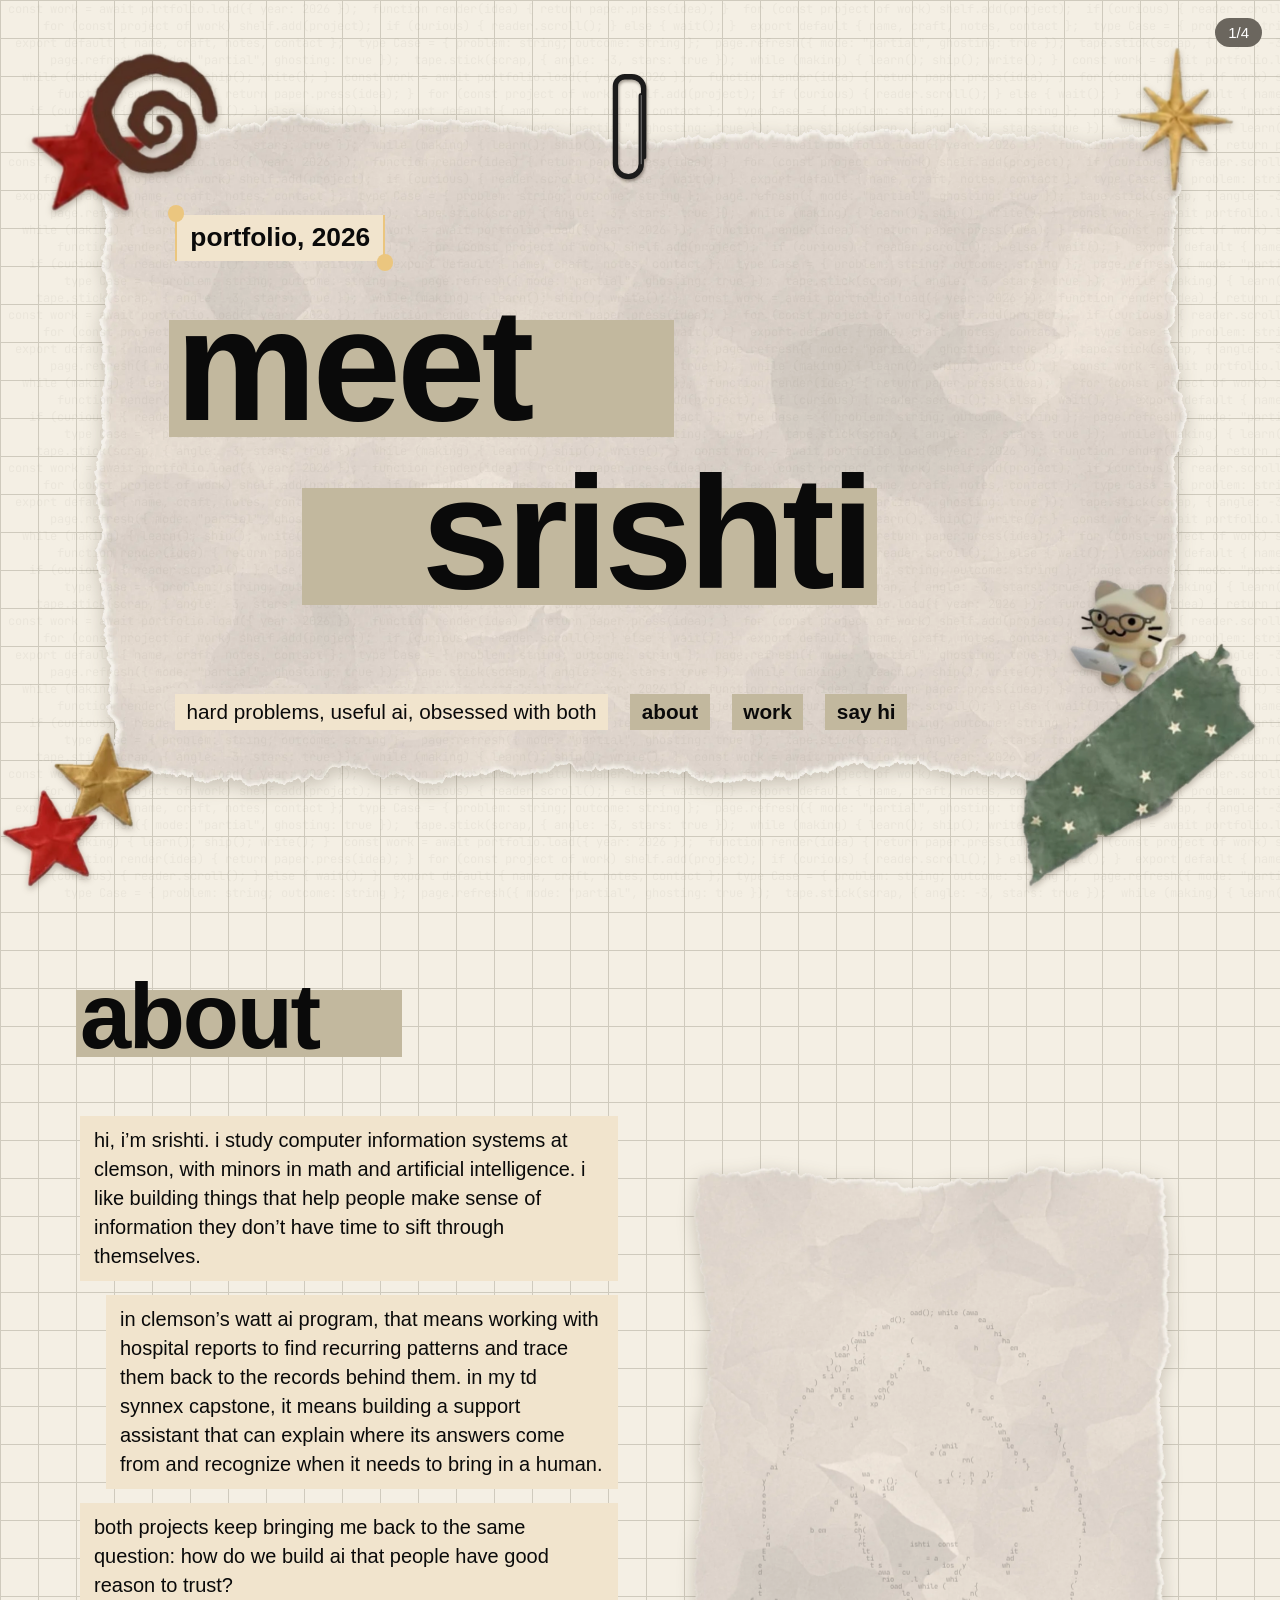
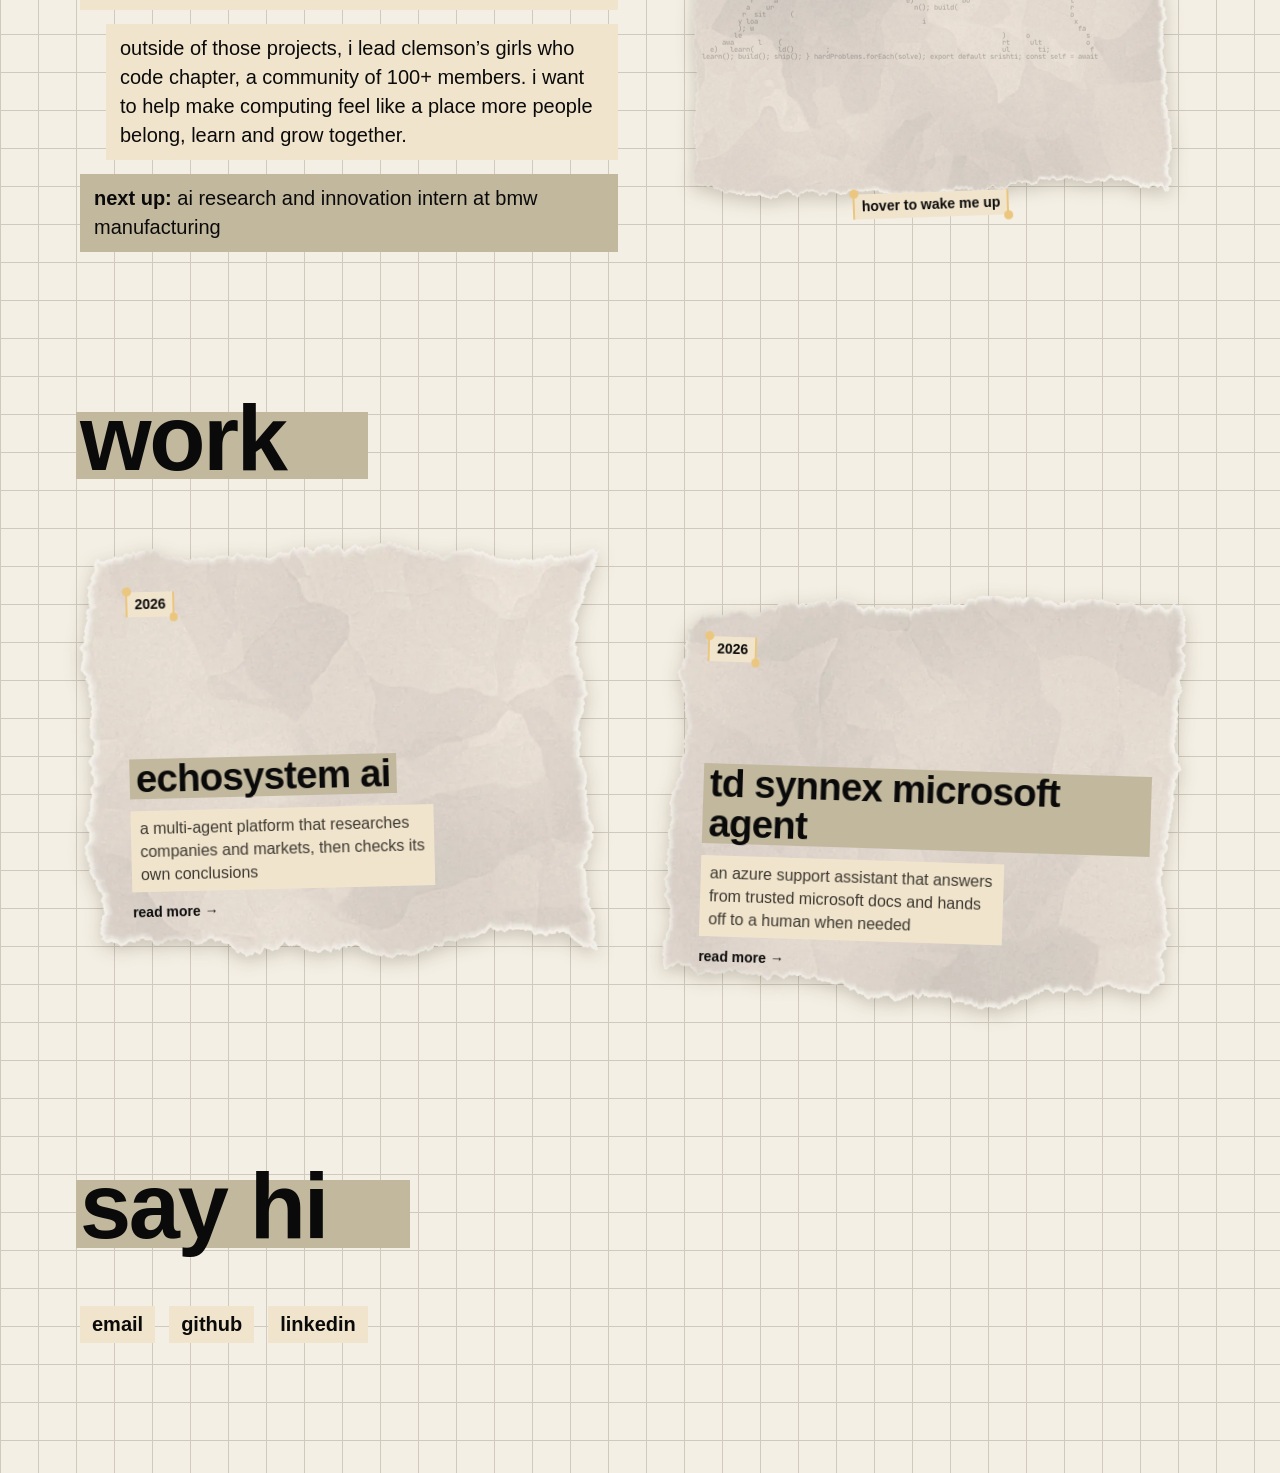
==== index.html @ 6bdd72fd "Wake the portrait with a tap on phones Co-Authored-By: Claude Opus 5.5 <noreply@anthropic.com>" ====
<!DOCTYPE html>
<html lang="en">
<head>
<meta charset="utf-8">
<meta name="viewport" content="width=device-width, initial-scale=1">
<title>meet srishti</title>
<meta name="description" content="hard problems, useful ai, obsessed with both. the portfolio of srishti jaiswal.">
<meta property="og:type" content="website">
<meta property="og:site_name" content="srishti jaiswal">
<meta property="og:title" content="meet srishti">
<meta property="og:description" content="hard problems, useful ai, obsessed with both. the portfolio of srishti jaiswal.">
<meta property="og:url" content="https://srishtj.github.io/">
<meta property="og:image" content="https://srishtj.github.io/assets/linkedin-thumbnail.png">
<meta property="og:image:width" content="2400">
<meta property="og:image:height" content="1254">
<meta property="og:image:alt" content="a scrapbook page reading meet srishti, with a plush cat on a laptop, felt stars and faint code">
<meta name="twitter:card" content="summary_large_image">
<link rel="preconnect" href="https://fonts.googleapis.com">
<link rel="preconnect" href="https://fonts.gstatic.com" crossorigin>
<link rel="stylesheet" href="https://fonts.googleapis.com/css2?family=Arimo:wght@400;700&family=JetBrains+Mono&display=swap">
<link rel="stylesheet" href="assets/site.css?v=3">
</head>
<body>

<canvas id="ghost" aria-hidden="true"></canvas>
<div class="pill" aria-hidden="true"><span id="count">1</span>/<span id="total">4</span></div>

<main>
  <section class="hero" id="hello" data-slide="1">
    <div class="sheet">
      <picture>
        <source media="(max-width: 760px)" srcset="assets/paper-tall.webp">
        <img class="paper" src="assets/paper-wide.webp" alt="">
      </picture>
      <div class="top">
        <span class="label">portfolio, 2026</span>
        <h1 aria-label="meet srishti"><span class="hl hl-1">meet</span><span class="hl hl-2">srishti</span></h1>
        <div class="sub">
          <p data-clear>hard problems, useful ai, obsessed with both</p>
          <a href="#about">about</a>
          <a href="#work">work</a>
          <a href="#say">say hi</a>
        </div>
      </div>
      <img class="stk s-swirl" src="assets/swirl-star.png" alt="" draggable="false" style="--r:-3deg">
      <img class="stk s-spark" src="assets/gold-spark.png" alt="" draggable="false" style="--r:4deg">
      <img class="stk s-stars" src="assets/stars.png" alt="" draggable="false">
      <img class="stk s-tape" src="assets/tape.png" alt="" draggable="false">
      <img class="stk s-cat" src="assets/cat.png" alt="a small plush cat in glasses, typing on a laptop" draggable="false">
      <svg class="stk s-clip" viewBox="0 0 40 110" aria-hidden="true"><path d="M30 26 V84 a11 11 0 0 1 -22 0 V18 a8 8 0 0 1 8 -8 h6 a10 10 0 0 1 10 10 V78" fill="none" stroke="#1b1b1b" stroke-width="4.5" stroke-linecap="round"/><path d="M30 26 V84" fill="none" stroke="#6d6d6d" stroke-width="1" stroke-linecap="round"/></svg>
    </div>
  </section>

  <section class="about" id="about" data-slide="2">
    <h2><span class="hl hl-1">about</span></h2>
    <div class="about-grid">
      <div class="about-text">
        <p>hi, i’m srishti. i study computer information systems at clemson, with minors in math and artificial intelligence. i like building things that help people make sense of information they don’t have time to sift through themselves.</p>
        <p>in clemson’s watt ai program, that means working with hospital reports to find recurring patterns and trace them back to the records behind them. in my td synnex capstone, it means building a support assistant that can explain where its answers come from and recognize when it needs to bring in a human.</p>
        <p>both projects keep bringing me back to the same question: how do we build ai that people have good reason to trust?</p>
        <p>outside of those projects, i lead clemson’s girls who code chapter, a community of 100+ members. i want to help make computing feel like a place more people belong, learn and grow together.</p>
        <p class="next"><strong>next up:</strong> ai research and innovation intern at bmw manufacturing</p>
      </div>
      <figure class="portrait" id="portrait" data-src="assets/portrait.png?v=2" data-clear>
        <img class="paper" src="assets/paper-tall.webp" alt="">
        <canvas aria-label="a portrait of srishti drawn in lines of code" role="img"></canvas>
        <figcaption class="label">hover to wake me up</figcaption>
      </figure>
    </div>
  </section>

  <section class="work" id="work" data-slide="3">
    <h2><span class="hl hl-1">work</span></h2>
    <div class="grid">
      <article class="scrap" style="--t:-1.4deg">
        <img class="paper" src="assets/scrap-1.webp" alt="">
        <div class="top"><span class="label">2026</span><h3><a class="open" href="echosystem.html">echosystem ai</a></h3><p data-clear>a multi-agent platform that researches companies and markets, then checks its own conclusions</p><span class="more">read more →</span></div>
      </article>
      <article class="scrap" style="--t:1.8deg">
        <img class="paper" src="assets/scrap-2.webp" alt="">
        <div class="top"><span class="label">2026</span><h3><a class="open" href="td-synnex.html">td synnex microsoft agent</a></h3><p data-clear>an azure support assistant that answers from trusted microsoft docs and hands off to a human when needed</p><span class="more">read more →</span></div>
      </article>
    </div>
  </section>

  <section class="say" id="say" data-slide="4">
    <h2><span class="hl hl-1">say hi</span></h2>
    <div class="links">
      <a href="mailto:srishtj@clemson.edu">email</a>
      <a href="https://github.com/srishtj">github</a>
      <a href="https://linkedin.com/in/srishtj3">linkedin</a>
    </div>
  </section>
</main>

<script src="assets/site.js?v=3"></script>
</body>
</html>
---- assets/site.css ----
:root {
  --graph: #f4efe4;
  --graph-line: #cfcabd;
  --paper: #e0d7ce;
  --ink: #0a0a0a;
  --ink-soft: #3c3830;
  --highlight: #c2b89e;
  --label: #f1e4cd;
  --pin: #ebc67f;
  --red: #bb2a24;
  --pill: #6b665e;
  --sans: "Helvetica Neue", Helvetica, Arimo, Arial, sans-serif;
  --cell: 38px;
  --sw: min(1120px, 90vw, calc((100svh - 90px) * 1.613));
  --cur: url("data:image/svg+xml,%3Csvg xmlns='http://www.w3.org/2000/svg' width='26' height='34' viewBox='0 0 13 17' shape-rendering='crispEdges'%3E%3Cpath fill='%23000' d='M0 0h1v1h1v1h1v1h1v1h1v1h1v1h1v1h1v1h1v1h1v1H8v1h1v1h1v2H8v1H6v-2H5v-1H4v1H3v1H2v1H0z'/%3E%3Cpath fill='%23fff' d='M1 2h1v1h1v1h1v1h1v1h1v1h1v1h1v1h1v1H6v2h1v1h1v2H7v-2H6v-2H4v1H3v1H2v1H1z'/%3E%3C/svg%3E") 1 1, auto;
}
* { box-sizing: border-box; }
html { scroll-behavior: smooth; cursor: var(--cur); }
a, button { cursor: var(--cur); }
body {
  margin: 0;
  color: var(--ink);
  font-family: var(--sans);
  background-color: var(--graph);
  background-image:
    linear-gradient(var(--graph-line) 1px, transparent 1px),
    linear-gradient(90deg, var(--graph-line) 1px, transparent 1px);
  background-size: var(--cell) var(--cell);
  overflow-x: hidden;
}
#ghost { position: fixed; inset: 0; width: 100%; height: 100%; z-index: 1; pointer-events: none; }
section { position: relative; }
.paper { position: absolute; inset: 0; width: 100%; height: 100%; z-index: 0; filter: drop-shadow(0 5px 9px rgba(60, 45, 30, .24)); }
.top { position: relative; z-index: 2; }

.pill {
  position: fixed; top: 18px; right: 18px; z-index: 6;
  background: var(--pill); color: #fff; font-size: 15px;
  padding: 6px 13px; border-radius: 99px; font-variant-numeric: tabular-nums;
}

.hero { min-height: 100svh; display: grid; place-items: center; padding: 45px 0; }
.sheet { position: relative; width: var(--sw); aspect-ratio: 2000 / 1240; }
.sheet .top { height: 100%; padding: calc(var(--sw) * .1) calc(var(--sw) * .085) calc(var(--sw) * .06); display: flex; flex-direction: column; }

.label {
  position: relative; display: inline-block; width: fit-content;
  background: var(--label); padding: .28em .5em; font-weight: 700; font-size: calc(var(--sw) * .0235); line-height: 1.2;
  border-left: 2px solid var(--pin); border-right: 2px solid var(--pin);
}
.label::before, .label::after { content: ""; position: absolute; width: .62em; height: .62em; border-radius: 50%; background: var(--pin); }
.label::before { left: -.36em; top: -.36em; }
.label::after { right: -.36em; bottom: -.36em; }

h1 { margin: calc(var(--sw) * .022) 0 0; font-size: calc(var(--sw) * .142); font-weight: 700; letter-spacing: -.025em; line-height: 1; isolation: isolate; }
.hl { position: relative; display: block; width: fit-content; }
.hl::before { content: ""; position: absolute; z-index: -1; background: var(--highlight); top: .215em; bottom: .05em; left: -.04em; right: -.04em; }
.hl-1::before { right: -.9em; }
.hl-2 { margin-left: 1.55em; margin-top: .06em; }
.hl-2::before { left: -.75em; }

.sub {
  margin: auto 0 0; display: flex; gap: calc(var(--sw) * .02); align-items: center; flex-wrap: wrap;
  font-size: calc(var(--sw) * .0185);
}
.sub p { margin: 0; background: var(--label); padding: .3em .55em; }
.sub a { color: var(--ink); font-weight: 700; text-decoration: none; background: var(--highlight); padding: .3em .55em; transition: transform .15s; }
.sub a:hover { transform: rotate(-2deg) scale(1.05); }
a:focus-visible, button:focus-visible { outline: 2px solid var(--red); outline-offset: 2px; }

.stk { position: absolute; z-index: 3; user-select: none; -webkit-user-drag: none; touch-action: none; transform: translate(var(--dx, 0), var(--dy, 0)) rotate(var(--r, 0deg)); transition: filter .15s; filter: drop-shadow(0 3px 3px rgba(50, 35, 20, .28)); }
.stk:hover { filter: drop-shadow(0 7px 7px rgba(50, 35, 20, .3)); }
.s-swirl { width: 17%; left: -4.5%; top: -7%; }
.s-spark { width: 10.5%; right: -3%; top: -8%; }
.s-stars { width: 13.5%; left: -7%; bottom: -13%; }
.s-tape  { width: 21%; right: -5%; bottom: -13%; }
.s-cat   { width: 10.5%; right: 1.2%; bottom: 15%; z-index: 4; }
.s-clip  { width: 4.2%; left: 47%; top: -5.5%; filter: drop-shadow(1px 2px 1.5px rgba(30, 20, 10, .4)); }

.work, .say { width: min(1120px, 90vw); margin: 0 auto; padding: 70px 0; }
h2 { margin: 0 0 54px; font-size: clamp(48px, 8vw, 92px); font-weight: 700; letter-spacing: -.025em; line-height: 1; isolation: isolate; position: relative; z-index: 2; }
.grid { display: grid; grid-template-columns: repeat(12, 1fr); gap: 28px; }
.scrap { position: relative; aspect-ratio: 820 / 640; }
.scrap:nth-child(1) { grid-column: 1 / 7; }
.scrap:nth-child(2) { grid-column: 7 / 13; margin-top: 56px; }
.scrap .paper { transform: rotate(var(--t, 0deg)); }
.scrap .top { height: 100%; padding: 9% 9%; transform: rotate(var(--t, 0deg)); display: flex; flex-direction: column; justify-content: flex-end; gap: 12px; }
.scrap .label { font-size: 14px; margin-bottom: auto; }
.scrap h3 { margin: 0; font-size: clamp(24px, 3vw, 40px); line-height: 1.05; letter-spacing: -.02em; width: fit-content; background: var(--highlight); padding: 0 .16em; }
.scrap p { margin: 0; font-size: 16px; line-height: 1.45; color: var(--ink-soft); max-width: 34ch; background: var(--label); padding: .35em .55em; width: fit-content; }

.say { padding-bottom: 130px; }
.say .links { position: relative; z-index: 2; display: flex; gap: 14px; flex-wrap: wrap; font-size: 20px; }
.say a { color: var(--ink); font-weight: 700; text-decoration: none; background: var(--label); padding: .35em .6em; transition: transform .15s; }
.say a:hover { transform: rotate(-2deg) scale(1.05); background: var(--highlight); }

@media (max-width: 760px) {
  :root { --sw: 90vw; --cell: 30px; }
  .sheet { aspect-ratio: 1100 / 1400; }
  .sheet .top { padding: 17vw 8vw 9vw; }
  .label { font-size: 15px; }
  h1 { font-size: 21vw; margin-top: 7vw; }
  .hl-2 { margin-left: .75em; }
  .hl-2::before { left: -.4em; }
  .hl-1::before { right: -.5em; }
  .sub { font-size: 15px; gap: 8px; }
  .s-swirl { width: 27%; left: -5%; top: -5%; }
  .s-spark { width: 16%; top: -5%; }
  .s-stars { width: 18%; left: -5%; bottom: -8%; }
  .s-tape { width: 30%; bottom: -11%; right: -6%; }
  .s-cat { width: 17%; bottom: 3%; right: -1%; }
  .sub p { max-width: 74%; }
  .s-clip { width: 7%; top: -3.5%; }
  .scrap:nth-child(n) { grid-column: 1 / -1; margin-top: 0; }
}
@media (prefers-reduced-motion: reduce) { html { scroll-behavior: auto; } .sub a, .say a { transition: none; } }

.scrap .more { font-size: 14px; font-weight: 700; }
.open { color: inherit; text-decoration: none; }
.open::after { content: ""; position: absolute; inset: 0; }
.scrap .paper { transition: transform .18s ease-out; }
.scrap:hover .paper { transform: rotate(calc(var(--t, 0deg) * -1)) translateY(-5px); }
.scrap:hover .more { text-decoration: underline; }

.about { width: min(1120px, 90vw); margin: 0 auto; padding: 70px 0; }
.about-grid { display: grid; grid-template-columns: 1fr 1fr; gap: 44px; align-items: center; }
.about-text { position: relative; z-index: 2; display: grid; gap: 14px; justify-items: start; }
.about-text p { margin: 0; background: var(--label); padding: .5em .7em; font-size: clamp(17px, 1.6vw, 20px); line-height: 1.45; }
.about-text p:nth-child(even) { margin-left: 26px; }
.about-text .next { background: var(--highlight); font-weight: 400; }
.portrait { -webkit-tap-highlight-color: transparent; position: relative; margin: 0; aspect-ratio: 1100 / 1400; width: min(100%, 510px); justify-self: center; }
.portrait canvas { position: absolute; inset: 6% 5% 6%; width: 90%; height: 88%; z-index: 2; }
.portrait .label { position: absolute; z-index: 3; left: 50%; bottom: -8px; transform: translateX(-50%) rotate(-2deg); font-size: 14px; white-space: nowrap; }

.hero.short { min-height: 0; padding: 92px 0 56px; }
.short .sheet { aspect-ratio: 2000 / 900; }
.short .paper { object-fit: fill; }
.short h1 { font-size: calc(var(--sw) * .105); margin-top: calc(var(--sw) * .012); }
.short .sheet .top { padding: calc(var(--sw) * .055) calc(var(--sw) * .08) calc(var(--sw) * .045); }
.back { position: fixed; top: 18px; left: 18px; z-index: 6; background: var(--label); color: var(--ink); font-size: 15px; font-weight: 700; text-decoration: none; padding: 6px 12px; }
.back:hover { background: var(--highlight); }
.detail { width: min(960px, 90vw); margin: 0 auto; padding: 8px 0 110px; display: grid; gap: 60px; }
.detail section { display: grid; gap: 18px; justify-items: start; }
.detail h2 { font-size: clamp(32px, 4.6vw, 52px); margin: 0 0 8px; }
.note { position: relative; z-index: 2; margin: 0; max-width: 62ch; background: var(--label); padding: .6em .8em; font-size: 18px; line-height: 1.5; }
.steps { list-style: none; margin: 0; padding: 0; width: 100%; display: grid; grid-template-columns: repeat(auto-fit, minmax(255px, 1fr)); gap: 18px; counter-reset: s; }
.steps li { position: relative; aspect-ratio: 820 / 640; counter-increment: s; }
.steps .top { height: 100%; padding: 13% 12%; display: flex; flex-direction: column; justify-content: center; gap: 6px; }
.steps h3 { margin: 0; font-size: 21px; letter-spacing: -.015em; width: fit-content; background: var(--highlight); padding: 0 .2em; }
.steps h3::before { content: counter(s) ". "; }
.steps p { margin: 0; font-size: 15px; line-height: 1.35; background: var(--label); padding: .25em .45em; }
.tags { position: relative; z-index: 2; display: flex; flex-wrap: wrap; gap: 8px; margin: 0; padding: 0; list-style: none; }
.tags li { background: var(--highlight); font-weight: 700; font-size: 15px; padding: .25em .55em; }
.go { position: relative; z-index: 2; display: flex; flex-wrap: wrap; gap: 12px; }
.go a { color: var(--ink); font-weight: 700; text-decoration: none; background: var(--label); padding: .4em .65em; font-size: 18px; transition: transform .15s; }
.go a:hover { transform: rotate(-2deg) scale(1.05); background: var(--highlight); }

@media (max-width: 760px) {
  .about-grid { grid-template-columns: 1fr; gap: 40px; }
  .about-text p:nth-child(even) { margin-left: 0; }
  .short .sheet { aspect-ratio: 1100 / 760; }
  .short h1 { font-size: 13vw; margin-top: 4vw; }
  .short .hl-1::before { right: -.04em; }
  .short .hl-2 { margin-left: .6em; }
  .short .s-swirl { width: 21%; left: auto; right: -3%; top: auto; bottom: -13%; }
  .short .s-spark { width: 12%; top: -12%; }
  .short .sheet .top { padding: 9vw 8vw 7vw; }
  .note { font-size: 17px; }
}
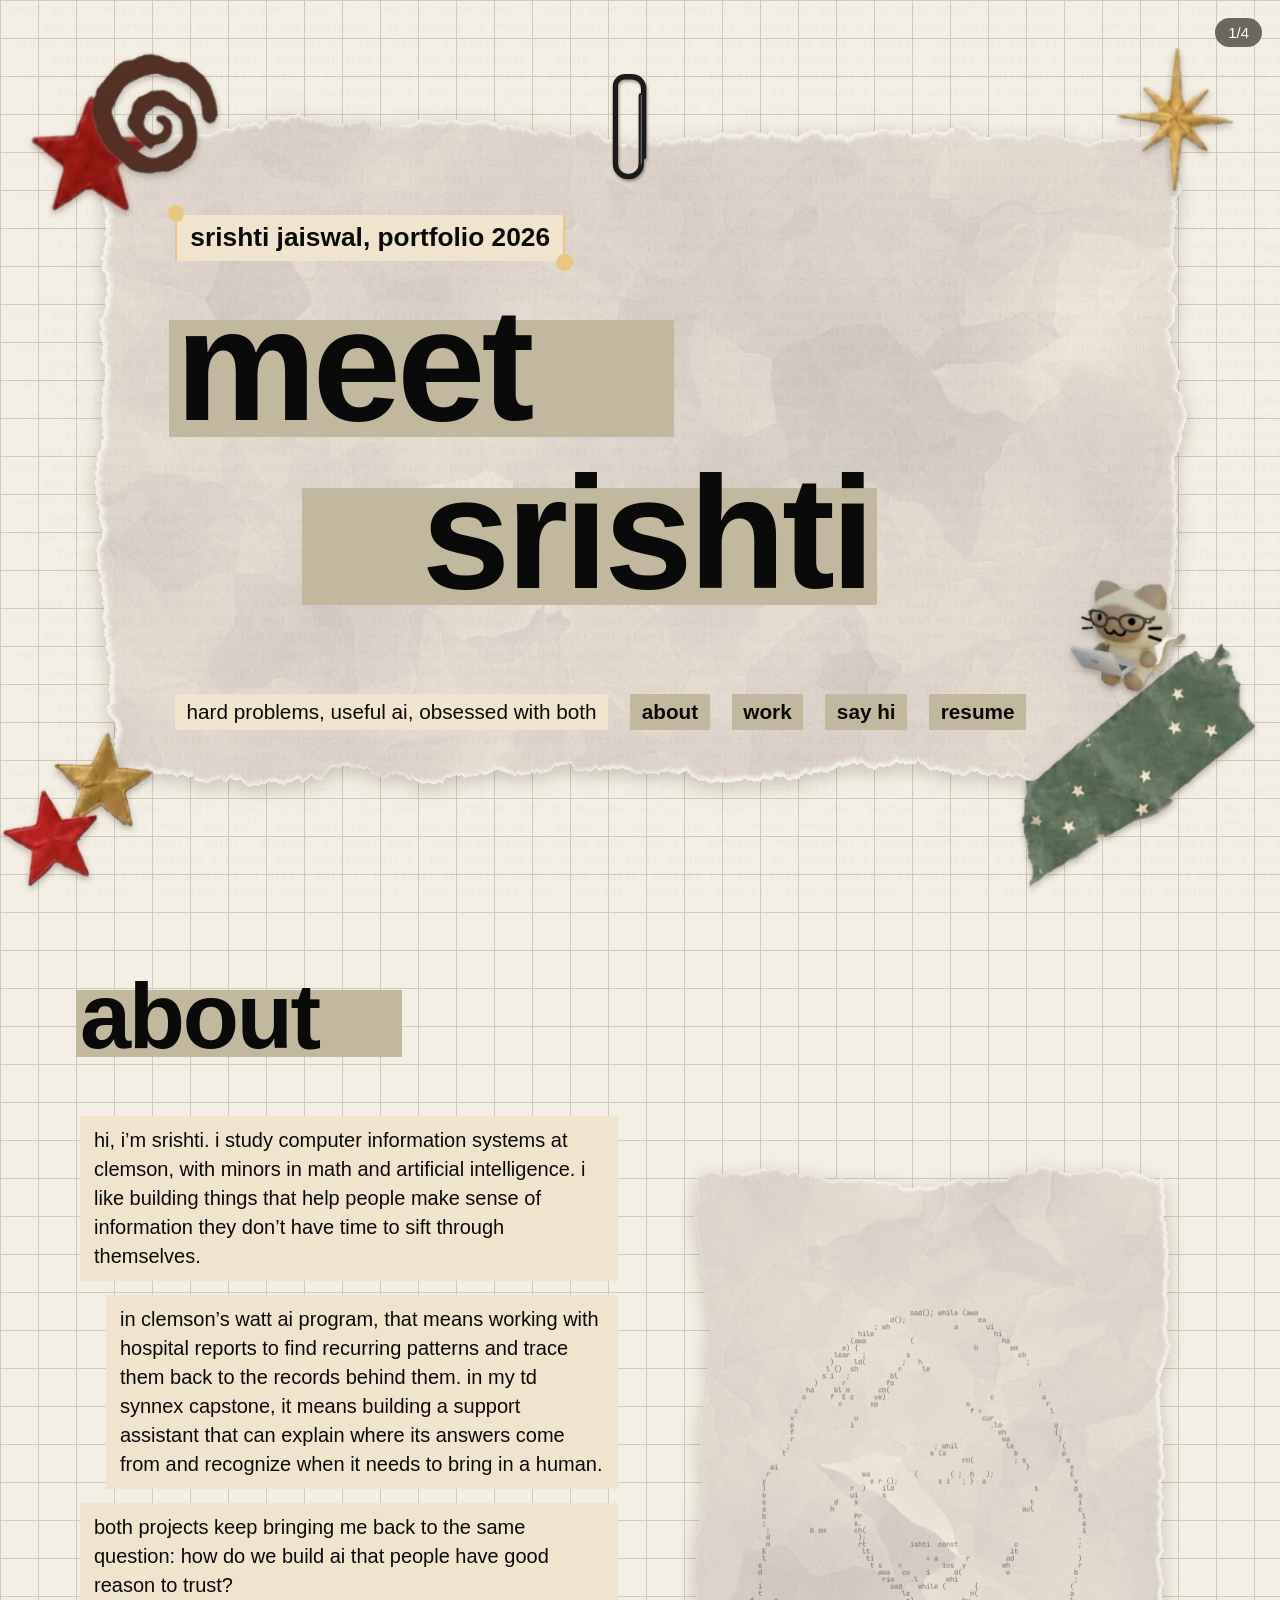
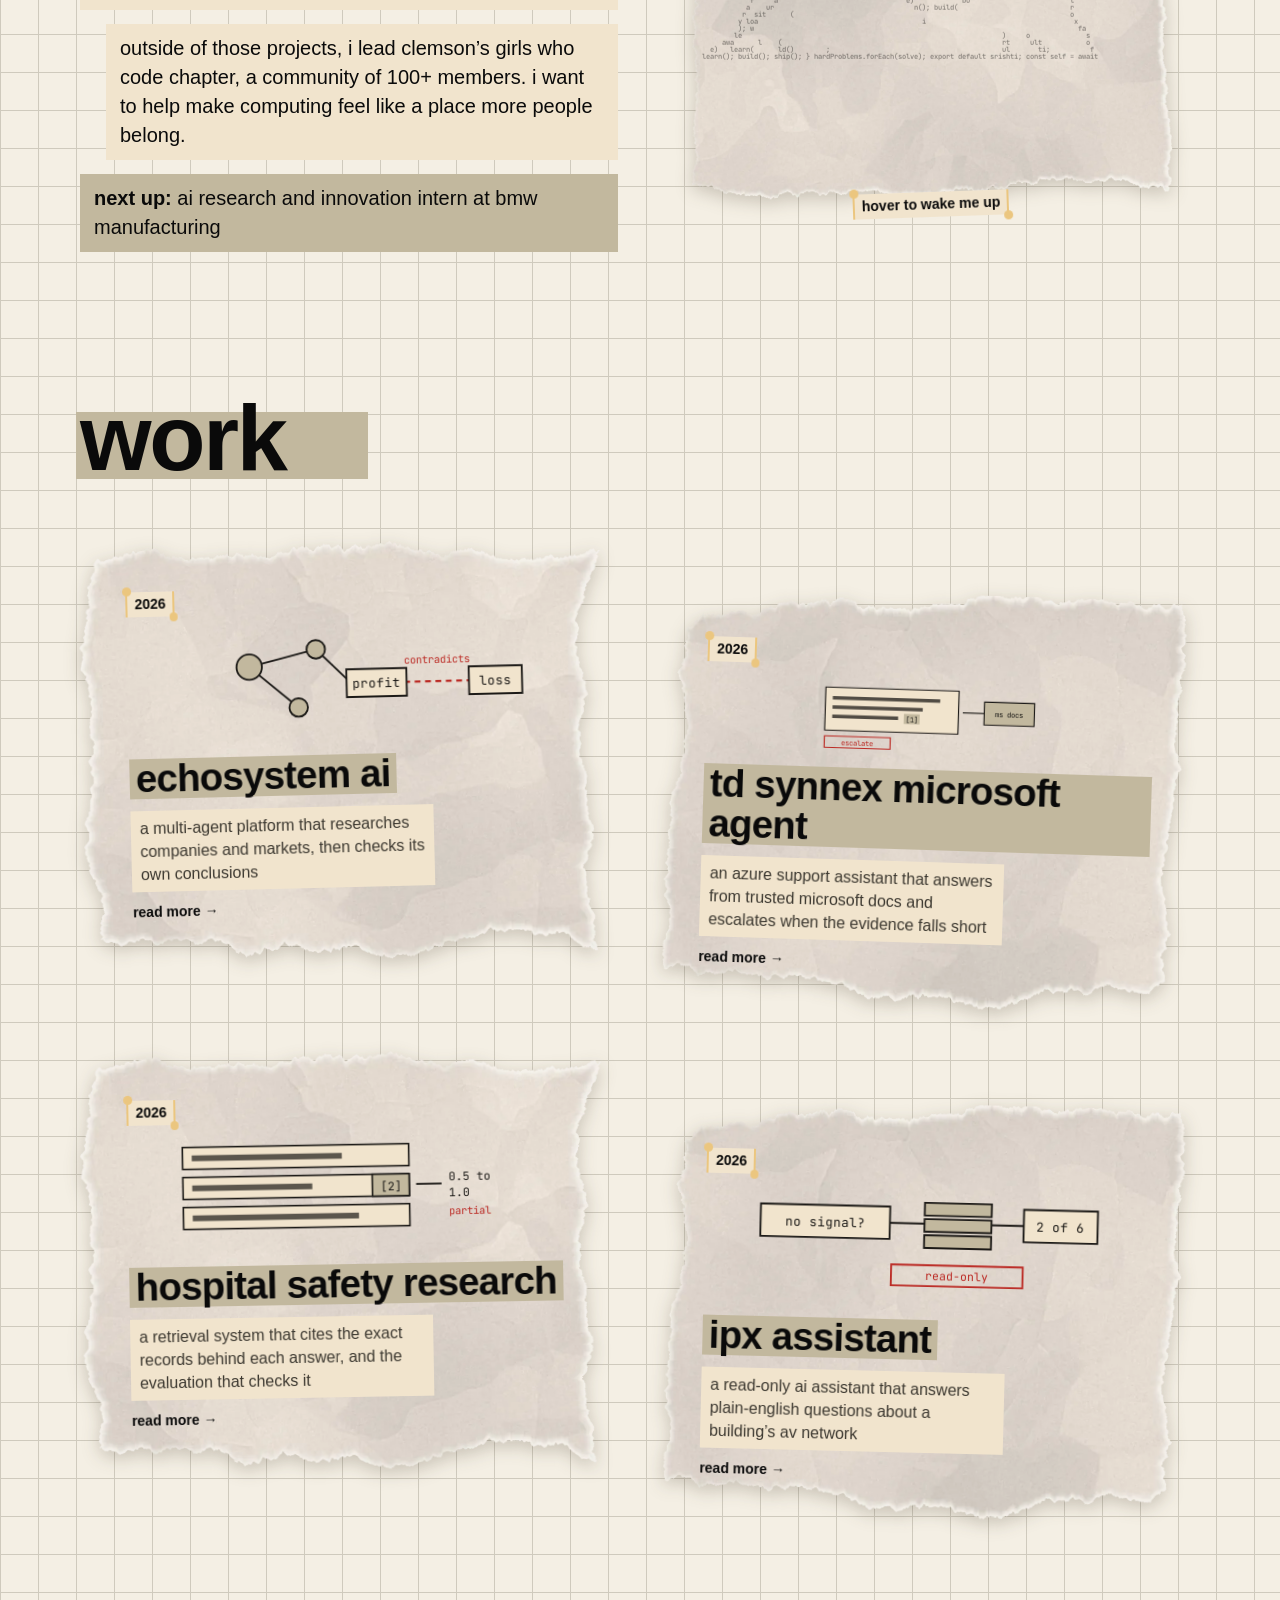
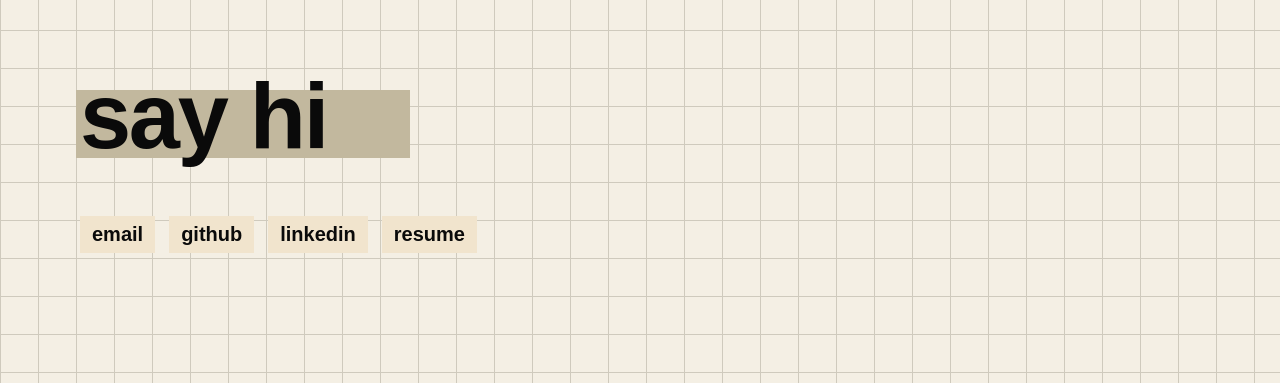
==== commit c5c4883e: "Add hospital and IPX projects and deepen project pages Co-Authored-By: Claude Opus 5.5 <noreply@anth" ====
--- a/index.html
+++ b/index.html
@@ -18,7 +18,7 @@
 <link rel="preconnect" href="https://fonts.googleapis.com">
 <link rel="preconnect" href="https://fonts.gstatic.com" crossorigin>
 <link rel="stylesheet" href="https://fonts.googleapis.com/css2?family=Arimo:wght@400;700&family=JetBrains+Mono&display=swap">
-<link rel="stylesheet" href="assets/site.css?v=3">
+<link rel="stylesheet" href="assets/site.css?v=8">
 </head>
 <body>
 
@@ -33,13 +33,14 @@
         <img class="paper" src="assets/paper-wide.webp" alt="">
       </picture>
       <div class="top">
-        <span class="label">portfolio, 2026</span>
+        <span class="label">srishti jaiswal, portfolio 2026</span>
         <h1 aria-label="meet srishti"><span class="hl hl-1">meet</span><span class="hl hl-2">srishti</span></h1>
         <div class="sub">
           <p data-clear>hard problems, useful ai, obsessed with both</p>
           <a href="#about">about</a>
           <a href="#work">work</a>
           <a href="#say">say hi</a>
+          <a href="assets/srishti-jaiswal-resume.pdf">resume</a>
         </div>
       </div>
       <img class="stk s-swirl" src="assets/swirl-star.png" alt="" draggable="false" style="--r:-3deg">
@@ -58,7 +59,7 @@
         <p>hi, i’m srishti. i study computer information systems at clemson, with minors in math and artificial intelligence. i like building things that help people make sense of information they don’t have time to sift through themselves.</p>
         <p>in clemson’s watt ai program, that means working with hospital reports to find recurring patterns and trace them back to the records behind them. in my td synnex capstone, it means building a support assistant that can explain where its answers come from and recognize when it needs to bring in a human.</p>
         <p>both projects keep bringing me back to the same question: how do we build ai that people have good reason to trust?</p>
-        <p>outside of those projects, i lead clemson’s girls who code chapter, a community of 100+ members. i want to help make computing feel like a place more people belong, learn and grow together.</p>
+        <p>outside of those projects, i lead clemson’s girls who code chapter, a community of 100+ members. i want to help make computing feel like a place more people belong.</p>
         <p class="next"><strong>next up:</strong> ai research and innovation intern at bmw manufacturing</p>
       </div>
       <figure class="portrait" id="portrait" data-src="assets/portrait.png?v=2" data-clear>
@@ -74,11 +75,19 @@
     <div class="grid">
       <article class="scrap" style="--t:-1.4deg">
         <img class="paper" src="assets/scrap-1.webp" alt="">
-        <div class="top"><span class="label">2026</span><h3><a class="open" href="echosystem.html">echosystem ai</a></h3><p data-clear>a multi-agent platform that researches companies and markets, then checks its own conclusions</p><span class="more">read more →</span></div>
+        <div class="top"><span class="label">2026</span><svg class="peek" viewBox="0 0 300 92" aria-hidden="true"><g stroke="#1c1a17" stroke-width="1.6"><path d="M62 30 L120 16 M62 30 L104 66 M120 16 L150 46"/></g><path d="M196 46 L254 46" stroke="#bb2a24" stroke-width="2" stroke-dasharray="5 4"/><g fill="#c2b89e" stroke="#1c1a17" stroke-width="1.6"><circle cx="62" cy="30" r="11"/><circle cx="120" cy="16" r="8"/><circle cx="104" cy="66" r="8"/></g><path d="M150 46 L172 46" stroke="#1c1a17" stroke-width="1.6"/><rect x="146" y="34" width="52" height="24" fill="#f1e4cd" stroke="#1c1a17" stroke-width="1.6"/><rect x="252" y="34" width="46" height="24" fill="#f1e4cd" stroke="#1c1a17" stroke-width="1.6"/><g font-family="JetBrains Mono, monospace" font-size="11" fill="#1c1a17" text-anchor="middle"><text x="172" y="50">profit</text><text x="275" y="50">loss</text></g><text x="225" y="30" font-family="JetBrains Mono, monospace" font-size="9" fill="#bb2a24" text-anchor="middle">contradicts</text></svg><h3><a class="open" href="echosystem.html">echosystem ai</a></h3><p data-clear>a multi-agent platform that researches companies and markets, then checks its own conclusions</p><span class="more">read more →</span></div>
       </article>
       <article class="scrap" style="--t:1.8deg">
         <img class="paper" src="assets/scrap-2.webp" alt="">
-        <div class="top"><span class="label">2026</span><h3><a class="open" href="td-synnex.html">td synnex microsoft agent</a></h3><p data-clear>an azure support assistant that answers from trusted microsoft docs and hands off to a human when needed</p><span class="more">read more →</span></div>
+        <div class="top"><span class="label">2026</span><svg class="peek" viewBox="0 0 300 92" aria-hidden="true"><rect x="4" y="6" width="186" height="60" fill="#f1e4cd" stroke="#1c1a17" stroke-width="1.6"/><g fill="#1c1a17" opacity=".75"><rect x="14" y="18" width="150" height="5"/><rect x="14" y="31" width="126" height="5"/><rect x="14" y="44" width="92" height="5"/></g><rect x="114" y="40" width="22" height="14" fill="#c2b89e"/><text x="125" y="51" font-family="JetBrains Mono, monospace" font-size="10" fill="#1c1a17" text-anchor="middle">[1]</text><path d="M196 36 h30" stroke="#1c1a17" stroke-width="1.6"/><rect x="226" y="20" width="70" height="32" fill="#c2b89e" stroke="#1c1a17" stroke-width="1.6"/><text x="261" y="40" font-family="JetBrains Mono, monospace" font-size="10" fill="#1c1a17" text-anchor="middle">ms docs</text><rect x="4" y="74" width="92" height="16" fill="none" stroke="#bb2a24" stroke-width="1.6"/><text x="50" y="86" font-family="JetBrains Mono, monospace" font-size="10" fill="#bb2a24" text-anchor="middle">escalate</text></svg><h3><a class="open" href="td-synnex.html">td synnex microsoft agent</a></h3><p data-clear>an azure support assistant that answers from trusted microsoft docs and escalates when the evidence falls short</p><span class="more">read more →</span></div>
+      </article>
+      <article class="scrap" style="--t:-1deg">
+        <img class="paper" src="assets/scrap-1.webp" alt="">
+        <div class="top"><span class="label">2026</span><svg class="peek" viewBox="0 0 300 92" aria-hidden="true"><rect x="4" y="4" width="196" height="19" fill="#f1e4cd" stroke="#1c1a17" stroke-width="1.4"/><rect x="12" y="11" width="130" height="5" fill="#1c1a17" opacity=".7"/><rect x="4" y="30" width="196" height="19" fill="#f1e4cd" stroke="#1c1a17" stroke-width="1.4"/><rect x="12" y="37" width="104" height="5" fill="#1c1a17" opacity=".7"/><rect x="4" y="56" width="196" height="19" fill="#f1e4cd" stroke="#1c1a17" stroke-width="1.4"/><rect x="12" y="63" width="144" height="5" fill="#1c1a17" opacity=".7"/><rect x="168" y="30" width="32" height="19" fill="#c2b89e" stroke="#1c1a17" stroke-width="1.4"/><text x="184" y="44" font-family="JetBrains Mono, monospace" font-size="10" fill="#1c1a17" text-anchor="middle">[2]</text><path d="M206 39 h22" stroke="#1c1a17" stroke-width="1.6"/><text x="234" y="36" font-family="JetBrains Mono, monospace" font-size="10" fill="#1c1a17">0.5 to</text><text x="234" y="50" font-family="JetBrains Mono, monospace" font-size="10" fill="#1c1a17">1.0</text><text x="234" y="66" font-family="JetBrains Mono, monospace" font-size="9" fill="#bb2a24">partial</text></svg><h3><a class="open" href="hospital-research.html">hospital safety research</a></h3><p data-clear>a retrieval system that cites the exact records behind each answer, and the evaluation that checks it</p><span class="more">read more →</span></div>
+      </article>
+      <article class="scrap" style="--t:1.4deg">
+        <img class="paper" src="assets/scrap-2.webp" alt="">
+        <div class="top"><span class="label">2026</span><svg class="peek" viewBox="0 0 300 92" aria-hidden="true"><rect x="4" y="10" width="112" height="28" fill="#f1e4cd" stroke="#1c1a17" stroke-width="1.6"/><text x="60" y="29" font-family="JetBrains Mono, monospace" font-size="11" fill="#1c1a17" text-anchor="middle">no signal?</text><path d="M116 24 h30" stroke="#1c1a17" stroke-width="1.6"/><g fill="#c2b89e" stroke="#1c1a17" stroke-width="1.6"><rect x="146" y="6" width="58" height="11"/><rect x="146" y="20" width="58" height="11"/><rect x="146" y="34" width="58" height="11"/></g><path d="M204 24 h28" stroke="#1c1a17" stroke-width="1.6"/><rect x="232" y="10" width="64" height="28" fill="#f1e4cd" stroke="#1c1a17" stroke-width="1.6"/><text x="264" y="29" font-family="JetBrains Mono, monospace" font-size="11" fill="#1c1a17" text-anchor="middle">2 of 6</text><rect x="118" y="60" width="114" height="18" fill="none" stroke="#bb2a24" stroke-width="1.6"/><text x="175" y="73" font-family="JetBrains Mono, monospace" font-size="10" fill="#bb2a24" text-anchor="middle">read-only</text></svg><h3><a class="open" href="ipx-assistant.html">ipx assistant</a></h3><p data-clear>a read-only ai assistant that answers plain-english questions about a building’s av network</p><span class="more">read more →</span></div>
       </article>
     </div>
   </section>
@@ -89,10 +98,11 @@
       <a href="mailto:srishtj@clemson.edu">email</a>
       <a href="https://github.com/srishtj">github</a>
       <a href="https://linkedin.com/in/srishtj3">linkedin</a>
+      <a href="assets/srishti-jaiswal-resume.pdf">resume</a>
     </div>
   </section>
 </main>
 
-<script src="assets/site.js?v=3"></script>
+<script src="assets/site.js?v=4"></script>
 </body>
 </html>
--- a/assets/site.css
+++ b/assets/site.css
@@ -12,7 +12,7 @@
   --sans: "Helvetica Neue", Helvetica, Arimo, Arial, sans-serif;
   --cell: 38px;
   --sw: min(1120px, 90vw, calc((100svh - 90px) * 1.613));
-  --cur: url("data:image/svg+xml,%3Csvg xmlns='http://www.w3.org/2000/svg' width='26' height='34' viewBox='0 0 13 17' shape-rendering='crispEdges'%3E%3Cpath fill='%23000' d='M0 0h1v1h1v1h1v1h1v1h1v1h1v1h1v1h1v1h1v1h1v1H8v1h1v1h1v2H8v1H6v-2H5v-1H4v1H3v1H2v1H0z'/%3E%3Cpath fill='%23fff' d='M1 2h1v1h1v1h1v1h1v1h1v1h1v1h1v1h1v1H6v2h1v1h1v2H7v-2H6v-2H4v1H3v1H2v1H1z'/%3E%3C/svg%3E") 1 1, auto;
+  --cur: url("data:image/svg+xml,%3Csvg xmlns='http://www.w3.org/2000/svg' width='22' height='32' viewBox='0 0 11 16' shape-rendering='crispEdges'%3E%3Cpath fill='%230a0a0a' d='M0 0h1v1h-1zM0 1h2v1h-2zM0 2h1v1h-1zM2 2h1v1h-1zM0 3h1v1h-1zM3 3h1v1h-1zM0 4h1v1h-1zM4 4h1v1h-1zM0 5h1v1h-1zM5 5h1v1h-1zM0 6h1v1h-1zM6 6h1v1h-1zM0 7h1v1h-1zM7 7h1v1h-1zM0 8h1v1h-1zM8 8h1v1h-1zM0 9h1v1h-1zM6 9h4v1h-4zM0 10h1v1h-1zM3 10h1v1h-1zM6 10h1v1h-1zM0 11h1v1h-1zM2 11h1v1h-1zM4 11h1v1h-1zM7 11h1v1h-1zM0 12h2v1h-2zM4 12h1v1h-1zM7 12h1v1h-1zM0 13h1v1h-1zM5 13h1v1h-1zM8 13h1v1h-1zM5 14h1v1h-1zM8 14h1v1h-1zM6 15h2v1h-2z'/%3E%3Cpath fill='%23fff' d='M1 2h1v1h-1zM1 3h2v1h-2zM1 4h3v1h-3zM1 5h4v1h-4zM1 6h5v1h-5zM1 7h6v1h-6zM1 8h7v1h-7zM1 9h5v1h-5zM1 10h2v1h-2zM4 10h2v1h-2zM1 11h1v1h-1zM5 11h2v1h-2zM5 12h2v1h-2zM6 13h2v1h-2zM6 14h2v1h-2z'/%3E%3C/svg%3E") 1 1, auto;
 }
 * { box-sizing: border-box; }
 html { scroll-behavior: smooth; cursor: var(--cur); }
@@ -85,7 +85,7 @@
 .scrap:nth-child(2) { grid-column: 7 / 13; margin-top: 56px; }
 .scrap .paper { transform: rotate(var(--t, 0deg)); }
 .scrap .top { height: 100%; padding: 9% 9%; transform: rotate(var(--t, 0deg)); display: flex; flex-direction: column; justify-content: flex-end; gap: 12px; }
-.scrap .label { font-size: 14px; margin-bottom: auto; }
+.scrap .label { font-size: 14px; }
 .scrap h3 { margin: 0; font-size: clamp(24px, 3vw, 40px); line-height: 1.05; letter-spacing: -.02em; width: fit-content; background: var(--highlight); padding: 0 .16em; }
 .scrap p { margin: 0; font-size: 16px; line-height: 1.45; color: var(--ink-soft); max-width: 34ch; background: var(--label); padding: .35em .55em; width: fit-content; }
 
@@ -132,36 +132,58 @@
 .portrait canvas { position: absolute; inset: 6% 5% 6%; width: 90%; height: 88%; z-index: 2; }
 .portrait .label { position: absolute; z-index: 3; left: 50%; bottom: -8px; transform: translateX(-50%) rotate(-2deg); font-size: 14px; white-space: nowrap; }
 
-.hero.short { min-height: 0; padding: 92px 0 56px; }
-.short .sheet { aspect-ratio: 2000 / 900; }
+.hero.short { min-height: 0; padding: 70px 0 34px; }
+.short .sheet { aspect-ratio: 2000 / 450; }
 .short .paper { object-fit: fill; }
-.short h1 { font-size: calc(var(--sw) * .105); margin-top: calc(var(--sw) * .012); }
-.short .sheet .top { padding: calc(var(--sw) * .055) calc(var(--sw) * .08) calc(var(--sw) * .045); }
+.short .s-swirl { width: 12%; left: auto; right: -2.5%; top: auto; bottom: -22%; }
+.short h1 { font-size: calc(var(--sw) * .078); margin-top: calc(var(--sw) * .012); }
+.short .hl { display: inline-block; }
+.short .hl-1::before { right: -.04em; }
+.short .hl-2 { margin: 0 0 0 .2em; }
+.short .hl-2::before { left: -.04em; }
+.short .sheet .top { padding: calc(var(--sw) * .045) calc(var(--sw) * .08) calc(var(--sw) * .03); }
 .back { position: fixed; top: 18px; left: 18px; z-index: 6; background: var(--label); color: var(--ink); font-size: 15px; font-weight: 700; text-decoration: none; padding: 6px 12px; }
 .back:hover { background: var(--highlight); }
-.detail { width: min(960px, 90vw); margin: 0 auto; padding: 8px 0 110px; display: grid; gap: 60px; }
+.detail { width: min(960px, 90vw); margin: 0 auto; padding: 8px 0 110px; display: grid; gap: 46px; }
 .detail section { display: grid; gap: 18px; justify-items: start; }
 .detail h2 { font-size: clamp(32px, 4.6vw, 52px); margin: 0 0 8px; }
 .note { position: relative; z-index: 2; margin: 0; max-width: 62ch; background: var(--label); padding: .6em .8em; font-size: 18px; line-height: 1.5; }
 .steps { list-style: none; margin: 0; padding: 0; width: 100%; display: grid; grid-template-columns: repeat(auto-fit, minmax(255px, 1fr)); gap: 18px; counter-reset: s; }
 .steps li { position: relative; aspect-ratio: 820 / 640; counter-increment: s; }
+@media (min-width: 761px) { .steps.four { grid-template-columns: repeat(4, 1fr); } .steps.four li { aspect-ratio: 1; } .steps.four .top { padding: 12% 11%; } }
 .steps .top { height: 100%; padding: 13% 12%; display: flex; flex-direction: column; justify-content: center; gap: 6px; }
 .steps h3 { margin: 0; font-size: 21px; letter-spacing: -.015em; width: fit-content; background: var(--highlight); padding: 0 .2em; }
 .steps h3::before { content: counter(s) ". "; }
 .steps p { margin: 0; font-size: 15px; line-height: 1.35; background: var(--label); padding: .25em .45em; }
 .tags { position: relative; z-index: 2; display: flex; flex-wrap: wrap; gap: 8px; margin: 0; padding: 0; list-style: none; }
 .tags li { background: var(--highlight); font-weight: 700; font-size: 15px; padding: .25em .55em; }
+.built { position: relative; z-index: 2; margin: 0; padding: 0; list-style: none; max-width: 68ch; display: grid; gap: 8px; justify-items: start; }
+.built li { background: var(--label); padding: .4em .7em; font-size: 17px; line-height: 1.45; }
+.built li:nth-child(even) { margin-left: 18px; }
+.ledger { position: relative; z-index: 2; margin: 0; width: 100%; max-width: 760px; display: grid; gap: 8px; }
+.ledger div { display: grid; grid-template-columns: 170px 1fr; background: var(--label); }
+.ledger dt { background: var(--highlight); font-weight: 700; padding: .5em .7em; font-size: 16px; }
+.ledger dd { margin: 0; padding: .5em .7em; font-size: 17px; line-height: 1.45; }
+.artifact { position: relative; z-index: 2; margin: 6px 0 0; max-width: 640px; display: grid; gap: 10px; justify-items: start; background: #fbf6ea; padding: 22px 24px 18px; box-shadow: 0 3px 9px rgba(60, 45, 30, .2); transform: rotate(-.5deg); }
+.artifact .label { font-size: 14px; }
+.artifact blockquote { margin: 0; font-family: "JetBrains Mono", monospace; font-size: 15px; line-height: 1.55; }
+.artifact figcaption { font-size: 15px; line-height: 1.4; color: var(--ink-soft); }
 .go { position: relative; z-index: 2; display: flex; flex-wrap: wrap; gap: 12px; }
 .go a { color: var(--ink); font-weight: 700; text-decoration: none; background: var(--label); padding: .4em .65em; font-size: 18px; transition: transform .15s; }
 .go a:hover { transform: rotate(-2deg) scale(1.05); background: var(--highlight); }
 
+.peek { display: block; width: 100%; flex: 1 1 0; min-height: 0; margin: 6px 0; }
+@media (min-width: 761px) { .scrap:nth-child(3) { grid-column: 1 / 7; } .scrap:nth-child(4) { grid-column: 7 / 13; margin-top: 56px; } }
 @media (max-width: 760px) {
+  .ledger div { grid-template-columns: 1fr; }
+  .built li:nth-child(even) { margin-left: 0; }
+  .artifact { padding: 18px 16px 14px; }
+  .peek { flex: 0 0 auto; height: 74px; }
+  .scrap { aspect-ratio: auto; min-height: 300px; }
   .about-grid { grid-template-columns: 1fr; gap: 40px; }
   .about-text p:nth-child(even) { margin-left: 0; }
-  .short .sheet { aspect-ratio: 1100 / 760; }
+  .short .sheet { aspect-ratio: 1100 / 620; }
   .short h1 { font-size: 13vw; margin-top: 4vw; }
-  .short .hl-1::before { right: -.04em; }
-  .short .hl-2 { margin-left: .6em; }
   .short .s-swirl { width: 21%; left: auto; right: -3%; top: auto; bottom: -13%; }
   .short .s-spark { width: 12%; top: -12%; }
   .short .sheet .top { padding: 9vw 8vw 7vw; }
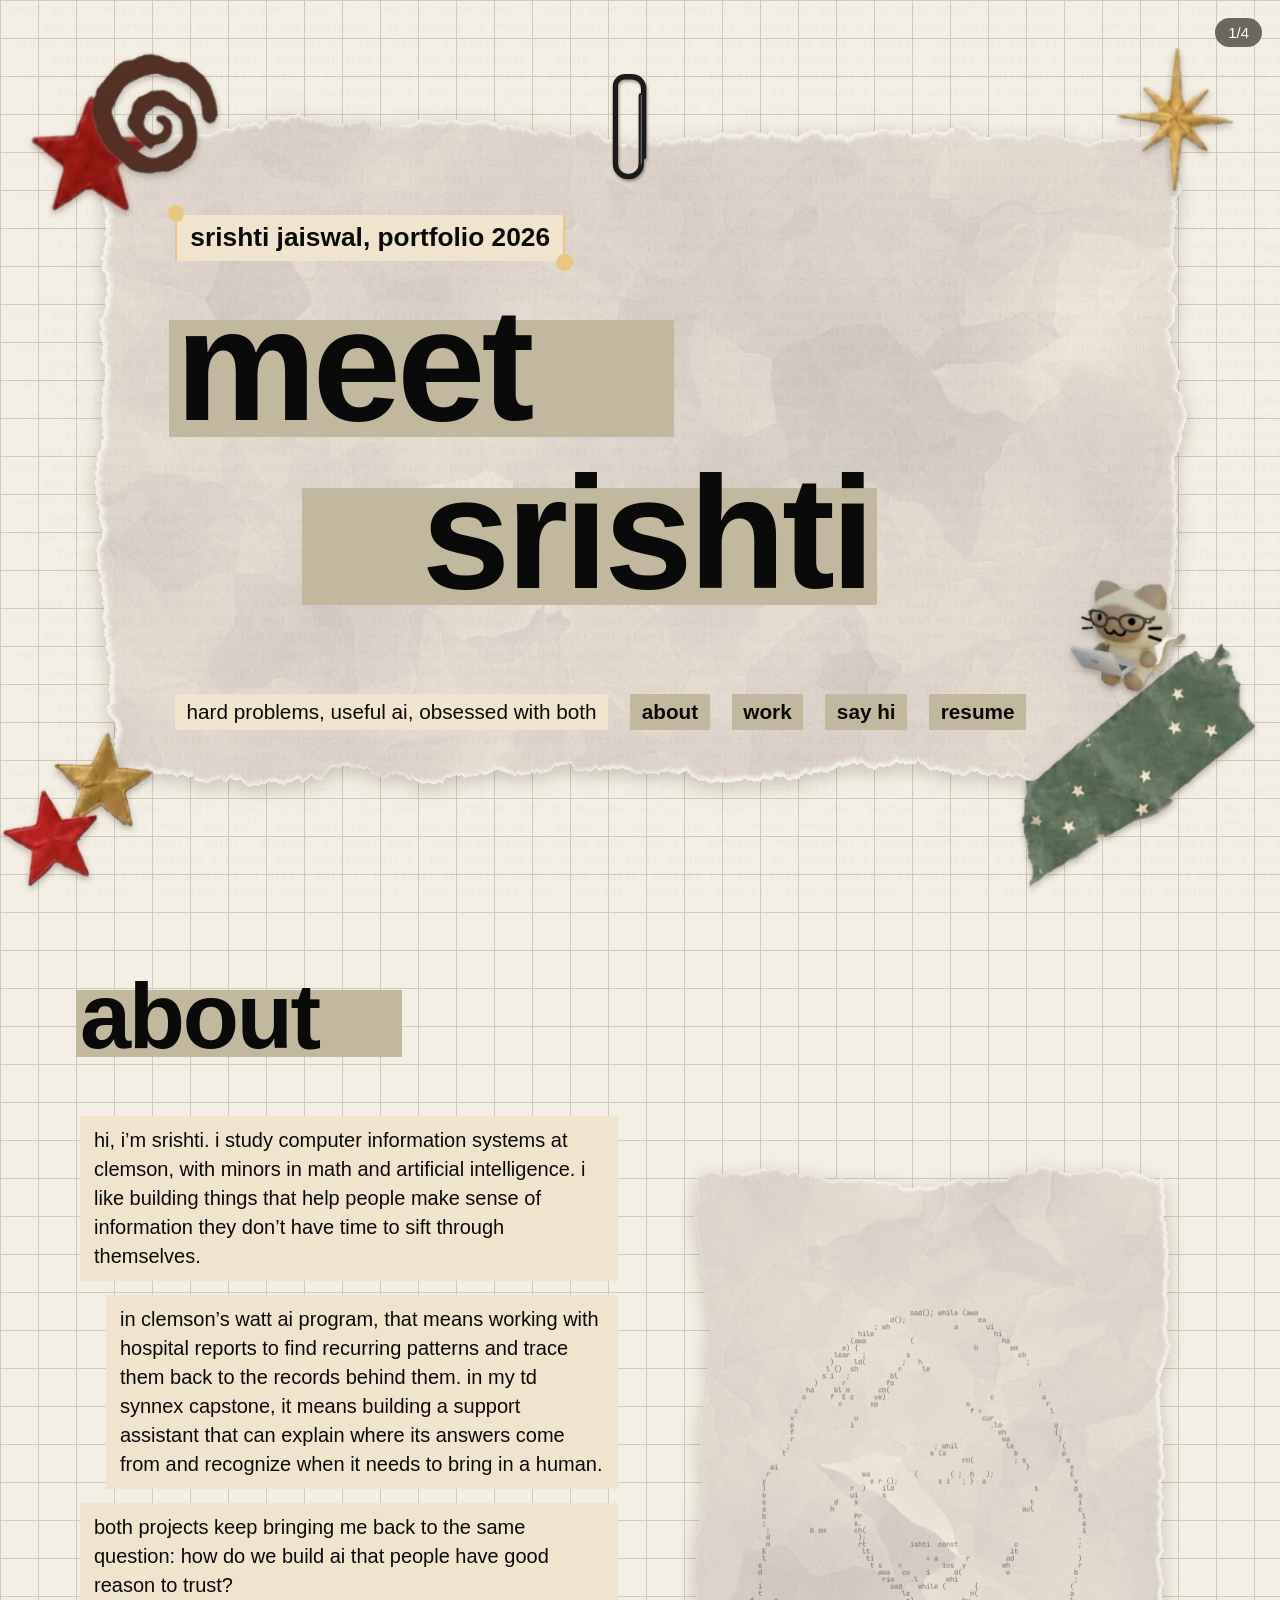
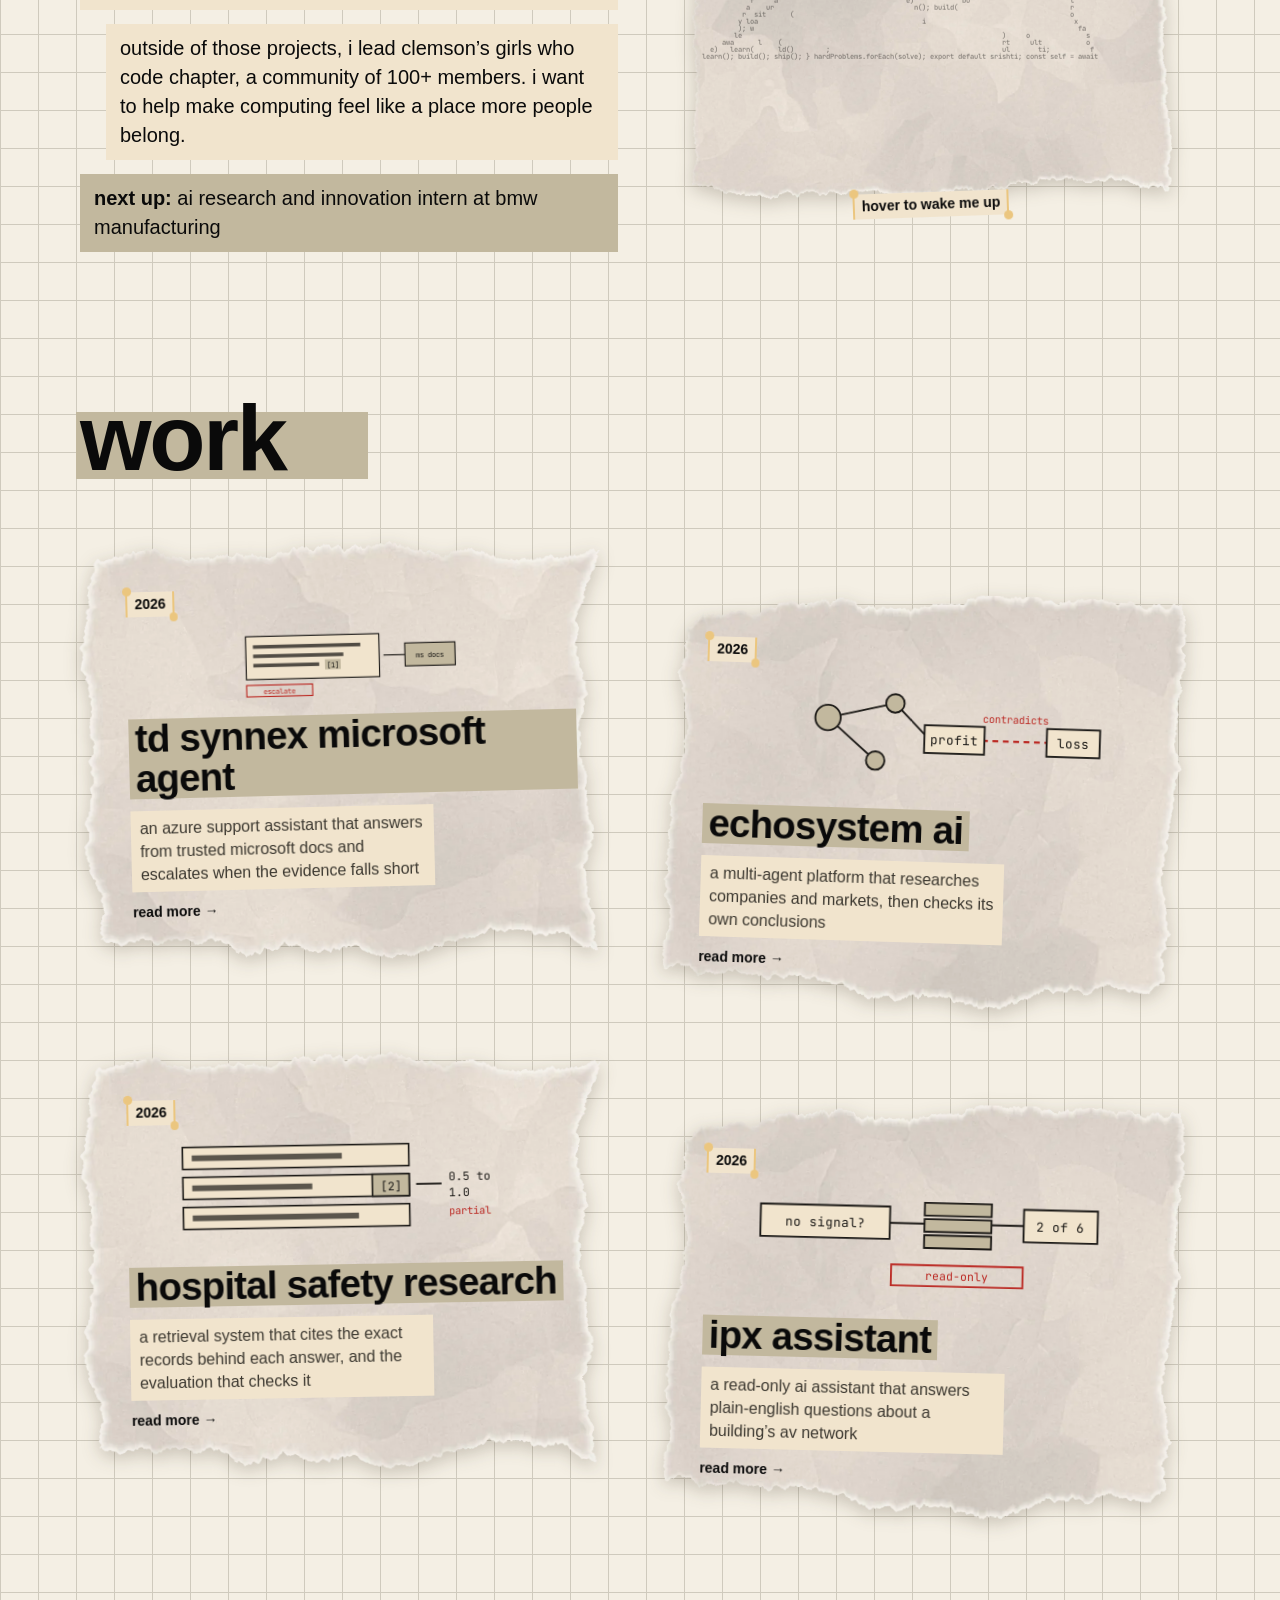
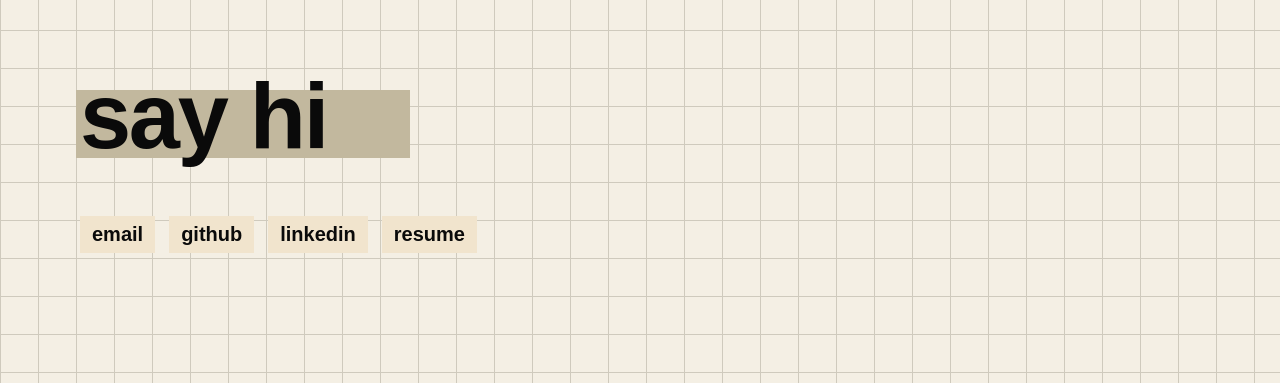
==== commit c899a9c8: "Add EchoSystem screenshots, IPX demo panel, and page refinements Co-Authored-By: Claude Opus 5.5 <no" ====
--- a/index.html
+++ b/index.html
@@ -18,7 +18,7 @@
 <link rel="preconnect" href="https://fonts.googleapis.com">
 <link rel="preconnect" href="https://fonts.gstatic.com" crossorigin>
 <link rel="stylesheet" href="https://fonts.googleapis.com/css2?family=Arimo:wght@400;700&family=JetBrains+Mono&display=swap">
-<link rel="stylesheet" href="assets/site.css?v=8">
+<link rel="stylesheet" href="assets/site.css?v=9">
 </head>
 <body>
 
@@ -75,11 +75,11 @@
     <div class="grid">
       <article class="scrap" style="--t:-1.4deg">
         <img class="paper" src="assets/scrap-1.webp" alt="">
-        <div class="top"><span class="label">2026</span><svg class="peek" viewBox="0 0 300 92" aria-hidden="true"><g stroke="#1c1a17" stroke-width="1.6"><path d="M62 30 L120 16 M62 30 L104 66 M120 16 L150 46"/></g><path d="M196 46 L254 46" stroke="#bb2a24" stroke-width="2" stroke-dasharray="5 4"/><g fill="#c2b89e" stroke="#1c1a17" stroke-width="1.6"><circle cx="62" cy="30" r="11"/><circle cx="120" cy="16" r="8"/><circle cx="104" cy="66" r="8"/></g><path d="M150 46 L172 46" stroke="#1c1a17" stroke-width="1.6"/><rect x="146" y="34" width="52" height="24" fill="#f1e4cd" stroke="#1c1a17" stroke-width="1.6"/><rect x="252" y="34" width="46" height="24" fill="#f1e4cd" stroke="#1c1a17" stroke-width="1.6"/><g font-family="JetBrains Mono, monospace" font-size="11" fill="#1c1a17" text-anchor="middle"><text x="172" y="50">profit</text><text x="275" y="50">loss</text></g><text x="225" y="30" font-family="JetBrains Mono, monospace" font-size="9" fill="#bb2a24" text-anchor="middle">contradicts</text></svg><h3><a class="open" href="echosystem.html">echosystem ai</a></h3><p data-clear>a multi-agent platform that researches companies and markets, then checks its own conclusions</p><span class="more">read more →</span></div>
+        <div class="top"><span class="label">2026</span><svg class="peek" viewBox="0 0 300 92" aria-hidden="true"><rect x="4" y="6" width="186" height="60" fill="#f1e4cd" stroke="#1c1a17" stroke-width="1.6"/><g fill="#1c1a17" opacity=".75"><rect x="14" y="18" width="150" height="5"/><rect x="14" y="31" width="126" height="5"/><rect x="14" y="44" width="92" height="5"/></g><rect x="114" y="40" width="22" height="14" fill="#c2b89e"/><text x="125" y="51" font-family="JetBrains Mono, monospace" font-size="10" fill="#1c1a17" text-anchor="middle">[1]</text><path d="M196 36 h30" stroke="#1c1a17" stroke-width="1.6"/><rect x="226" y="20" width="70" height="32" fill="#c2b89e" stroke="#1c1a17" stroke-width="1.6"/><text x="261" y="40" font-family="JetBrains Mono, monospace" font-size="10" fill="#1c1a17" text-anchor="middle">ms docs</text><rect x="4" y="74" width="92" height="16" fill="none" stroke="#bb2a24" stroke-width="1.6"/><text x="50" y="86" font-family="JetBrains Mono, monospace" font-size="10" fill="#bb2a24" text-anchor="middle">escalate</text></svg><h3><a class="open" href="td-synnex.html">td synnex microsoft agent</a></h3><p data-clear>an azure support assistant that answers from trusted microsoft docs and escalates when the evidence falls short</p><span class="more">read more →</span></div>
       </article>
       <article class="scrap" style="--t:1.8deg">
         <img class="paper" src="assets/scrap-2.webp" alt="">
-        <div class="top"><span class="label">2026</span><svg class="peek" viewBox="0 0 300 92" aria-hidden="true"><rect x="4" y="6" width="186" height="60" fill="#f1e4cd" stroke="#1c1a17" stroke-width="1.6"/><g fill="#1c1a17" opacity=".75"><rect x="14" y="18" width="150" height="5"/><rect x="14" y="31" width="126" height="5"/><rect x="14" y="44" width="92" height="5"/></g><rect x="114" y="40" width="22" height="14" fill="#c2b89e"/><text x="125" y="51" font-family="JetBrains Mono, monospace" font-size="10" fill="#1c1a17" text-anchor="middle">[1]</text><path d="M196 36 h30" stroke="#1c1a17" stroke-width="1.6"/><rect x="226" y="20" width="70" height="32" fill="#c2b89e" stroke="#1c1a17" stroke-width="1.6"/><text x="261" y="40" font-family="JetBrains Mono, monospace" font-size="10" fill="#1c1a17" text-anchor="middle">ms docs</text><rect x="4" y="74" width="92" height="16" fill="none" stroke="#bb2a24" stroke-width="1.6"/><text x="50" y="86" font-family="JetBrains Mono, monospace" font-size="10" fill="#bb2a24" text-anchor="middle">escalate</text></svg><h3><a class="open" href="td-synnex.html">td synnex microsoft agent</a></h3><p data-clear>an azure support assistant that answers from trusted microsoft docs and escalates when the evidence falls short</p><span class="more">read more →</span></div>
+        <div class="top"><span class="label">2026</span><svg class="peek" viewBox="0 0 300 92" aria-hidden="true"><g stroke="#1c1a17" stroke-width="1.6"><path d="M62 30 L120 16 M62 30 L104 66 M120 16 L150 46"/></g><path d="M196 46 L254 46" stroke="#bb2a24" stroke-width="2" stroke-dasharray="5 4"/><g fill="#c2b89e" stroke="#1c1a17" stroke-width="1.6"><circle cx="62" cy="30" r="11"/><circle cx="120" cy="16" r="8"/><circle cx="104" cy="66" r="8"/></g><path d="M150 46 L172 46" stroke="#1c1a17" stroke-width="1.6"/><rect x="146" y="34" width="52" height="24" fill="#f1e4cd" stroke="#1c1a17" stroke-width="1.6"/><rect x="252" y="34" width="46" height="24" fill="#f1e4cd" stroke="#1c1a17" stroke-width="1.6"/><g font-family="JetBrains Mono, monospace" font-size="11" fill="#1c1a17" text-anchor="middle"><text x="172" y="50">profit</text><text x="275" y="50">loss</text></g><text x="225" y="30" font-family="JetBrains Mono, monospace" font-size="9" fill="#bb2a24" text-anchor="middle">contradicts</text></svg><h3><a class="open" href="echosystem.html">echosystem ai</a></h3><p data-clear>a multi-agent platform that researches companies and markets, then checks its own conclusions</p><span class="more">read more →</span></div>
       </article>
       <article class="scrap" style="--t:-1deg">
         <img class="paper" src="assets/scrap-1.webp" alt="">
--- a/assets/site.css
+++ b/assets/site.css
@@ -172,6 +172,31 @@
 .go a { color: var(--ink); font-weight: 700; text-decoration: none; background: var(--label); padding: .4em .65em; font-size: 18px; transition: transform .15s; }
 .go a:hover { transform: rotate(-2deg) scale(1.05); background: var(--highlight); }
 
+.flow { position: relative; z-index: 2; margin: 2px 0 0; padding: 0; list-style: none; display: flex; flex-wrap: wrap; gap: 8px 0; }
+.flow li { background: var(--highlight); font-weight: 700; font-size: 15px; padding: .25em .55em; }
+.flow li:not(:last-child)::after { content: "→"; position: absolute; margin-left: .75em; font-weight: 400; }
+.flow li:not(:last-child) { margin-right: 34px; }
+.shot { position: relative; z-index: 2; margin: 0; width: 100%; display: grid; gap: 8px; }
+.shot img { display: block; width: 100%; height: auto; border: 8px solid #fbf6ea; box-shadow: 0 3px 9px rgba(60, 45, 30, .22); }
+.shot figcaption { background: var(--label); padding: .45em .7em; font-size: 16px; line-height: 1.45; max-width: 68ch; width: fit-content; }
+.artifact.wide { max-width: 100%; width: 100%; transform: none; }
+.ipx-demo { width: 100%; background: #f2f3f5; color: #1f242c; font: 13px/1.35 system-ui, -apple-system, "Helvetica Neue", sans-serif; border: 1px solid #bfc3ca; }
+.ipx-head { display: flex; align-items: center; flex-wrap: wrap; gap: 6px 14px; background: #522d80; color: #fff; padding: 9px 14px; }
+.ipx-badge { display: inline-flex; align-items: center; gap: 6px; background: #fff; border-radius: 6px; padding: 3px 8px; }
+.ipx-badge b { color: #f56600; font-size: 16px; } .ipx-badge i { color: #522d80; font-size: 10px; font-style: normal; }
+.ipx-tabs { display: flex; gap: 4px; font-size: 12px; } .ipx-tabs span, .ipx-tabs u { padding: 4px 11px; border-radius: 99px; text-decoration: none; } .ipx-tabs u { background: #f56600; }
+.ipx-clock { margin-left: auto; }
+.ipx-tiles { display: grid; grid-template-columns: repeat(auto-fit, minmax(112px, 1fr)); gap: 7px; padding: 12px 14px; }
+.ipx-tiles span { background: linear-gradient(#d8dbe0, #cdd0d6); color: #3a414c; border-radius: 4px; min-height: 54px; display: grid; place-content: center; text-align: center; font-weight: 500; padding: 4px; }
+.ipx-tiles .on { background: #522d80; color: #fff; } .ipx-tiles small { display: block; font-size: 10.5px; font-weight: 400; opacity: .8; }
+.ipx-cols { display: grid; grid-template-columns: 1fr 1.7fr .8fr; border-top: 1px solid #bfc3ca; }
+.ipx-cols > div { padding: 0 10px 12px; border-left: 1px solid #bfc3ca; min-width: 0; } .ipx-cols > div:first-child { border-left: 0; }
+.ipx-cols h4 { margin: 0 -10px 10px; background: #5e3594; color: #fff; text-align: center; font-weight: 500; font-size: 13px; padding: 6px; }
+.ipx-cols p { margin: 0 0 6px; }
+.ipx-cols .dev { background: linear-gradient(#d8dbe0, #cdd0d6); border-radius: 4px; padding: 6px 9px; font-size: 11.5px; } .dev b { display: block; font-size: 12.5px; } .dev em { font-style: normal; color: #c2410c; }
+.ipx-cols .msg { background: #fff; border: 1px solid #bfc3ca; border-radius: 6px; padding: 8px 10px; } .ipx-cols .me { background: #ece6f5; border-color: #d4c8e6; }
+.ipx-cols code { font: 11px ui-monospace, Menlo, monospace; color: #6b7280; overflow-wrap: anywhere; }
+.ipx-cols .stat { background: #e6e1c9; color: #6d6850; border: 1px solid #d6d0b4; text-align: center; padding: 5px; } .stat small { display: block; font-size: 10px; } .stat b { color: #4f4a35; font-weight: 500; font-size: 15px; }
 .peek { display: block; width: 100%; flex: 1 1 0; min-height: 0; margin: 6px 0; }
 @media (min-width: 761px) { .scrap:nth-child(3) { grid-column: 1 / 7; } .scrap:nth-child(4) { grid-column: 7 / 13; margin-top: 56px; } }
 @media (max-width: 760px) {
@@ -179,6 +204,9 @@
   .built li:nth-child(even) { margin-left: 0; }
   .artifact { padding: 18px 16px 14px; }
   .peek { flex: 0 0 auto; height: 74px; }
+  .ipx-cols { grid-template-columns: 1fr; }
+  .ipx-cols > div { border-left: 0; }
+  .ipx-clock { display: none; }
   .scrap { aspect-ratio: auto; min-height: 300px; }
   .about-grid { grid-template-columns: 1fr; gap: 40px; }
   .about-text p:nth-child(even) { margin-left: 0; }
